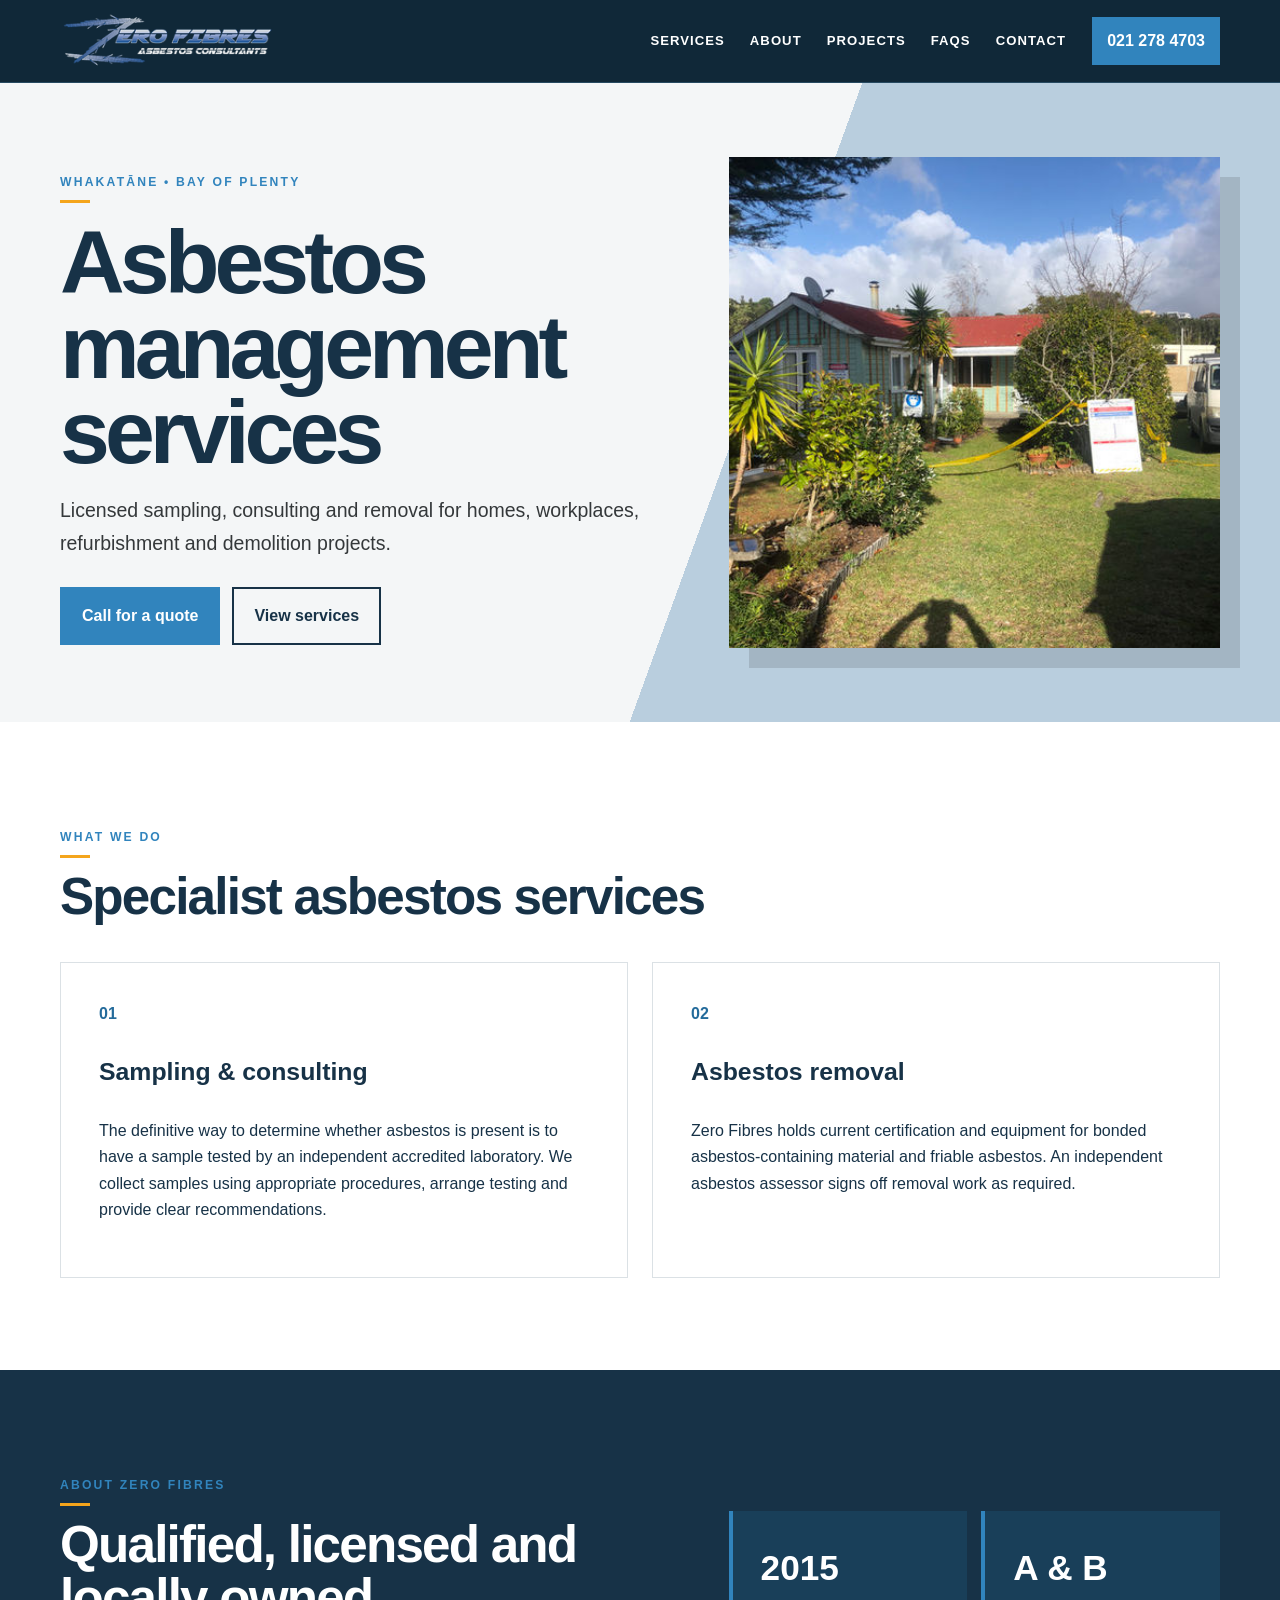
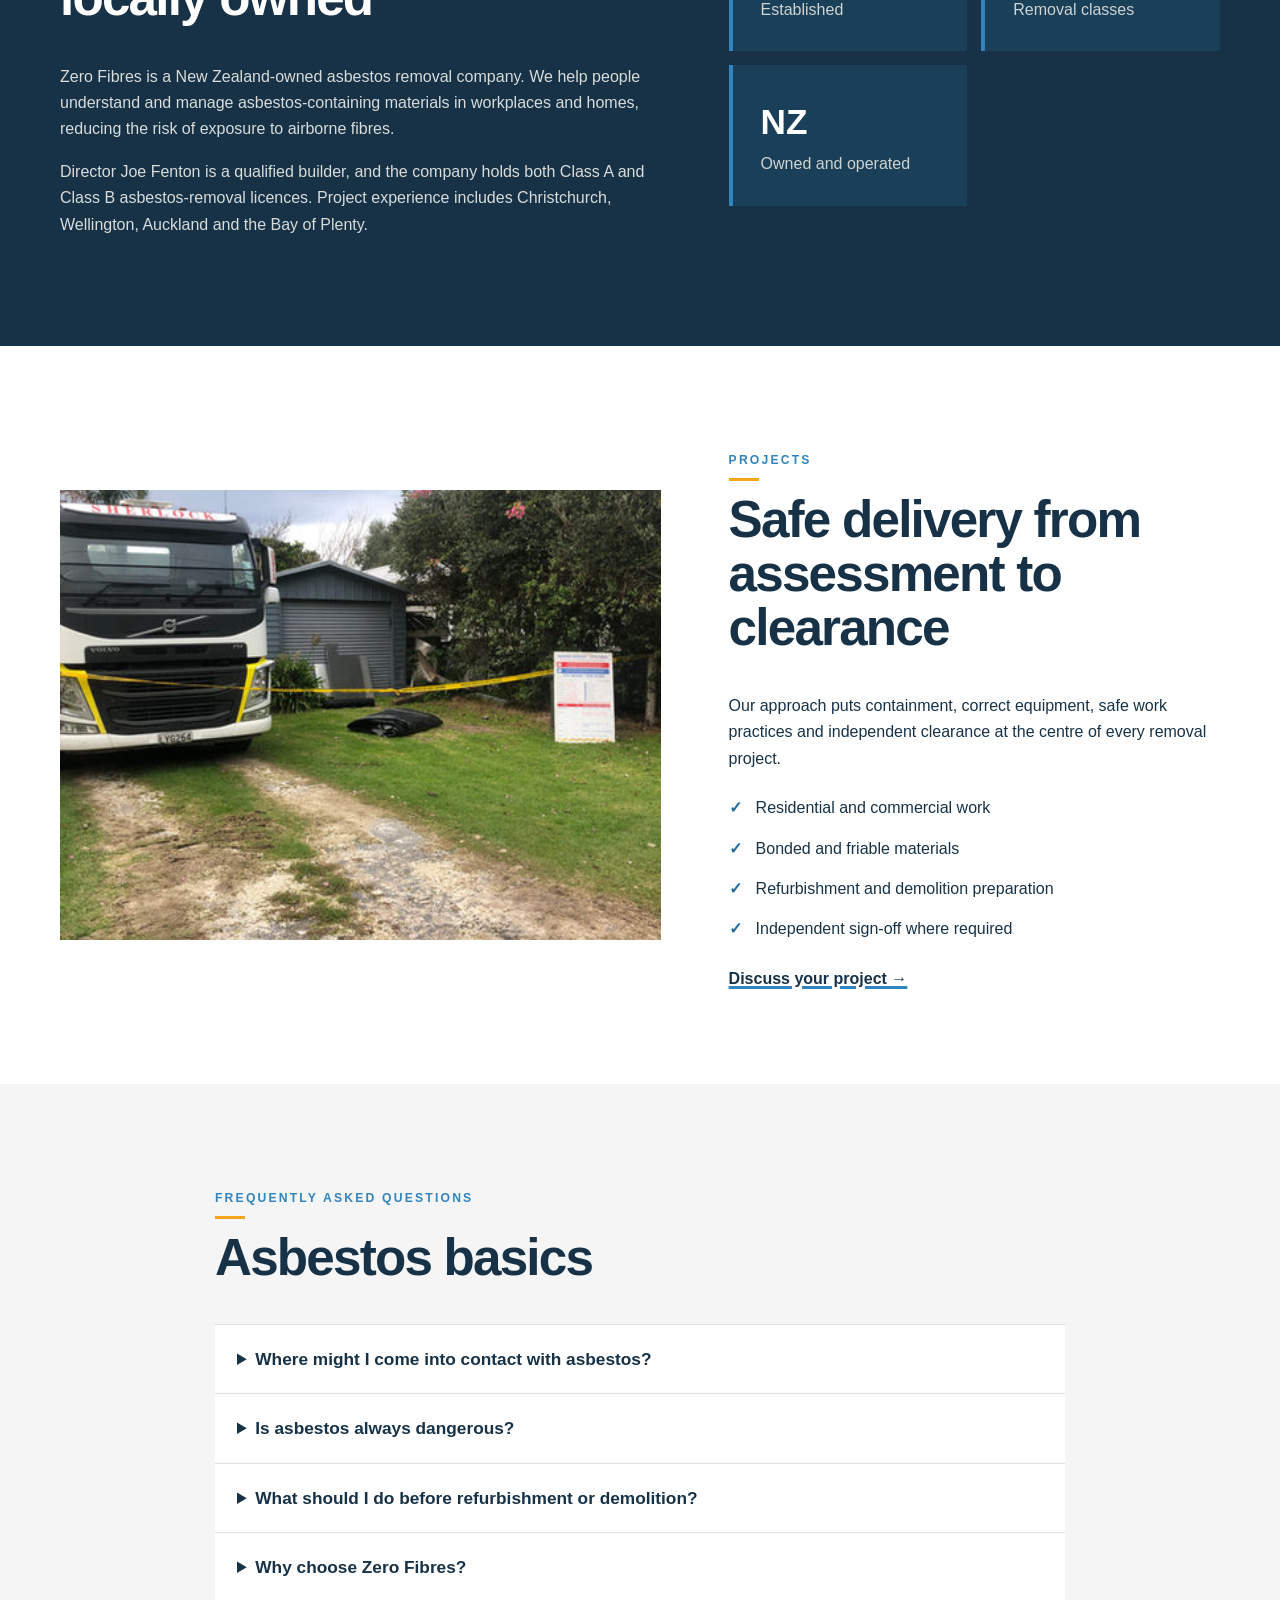
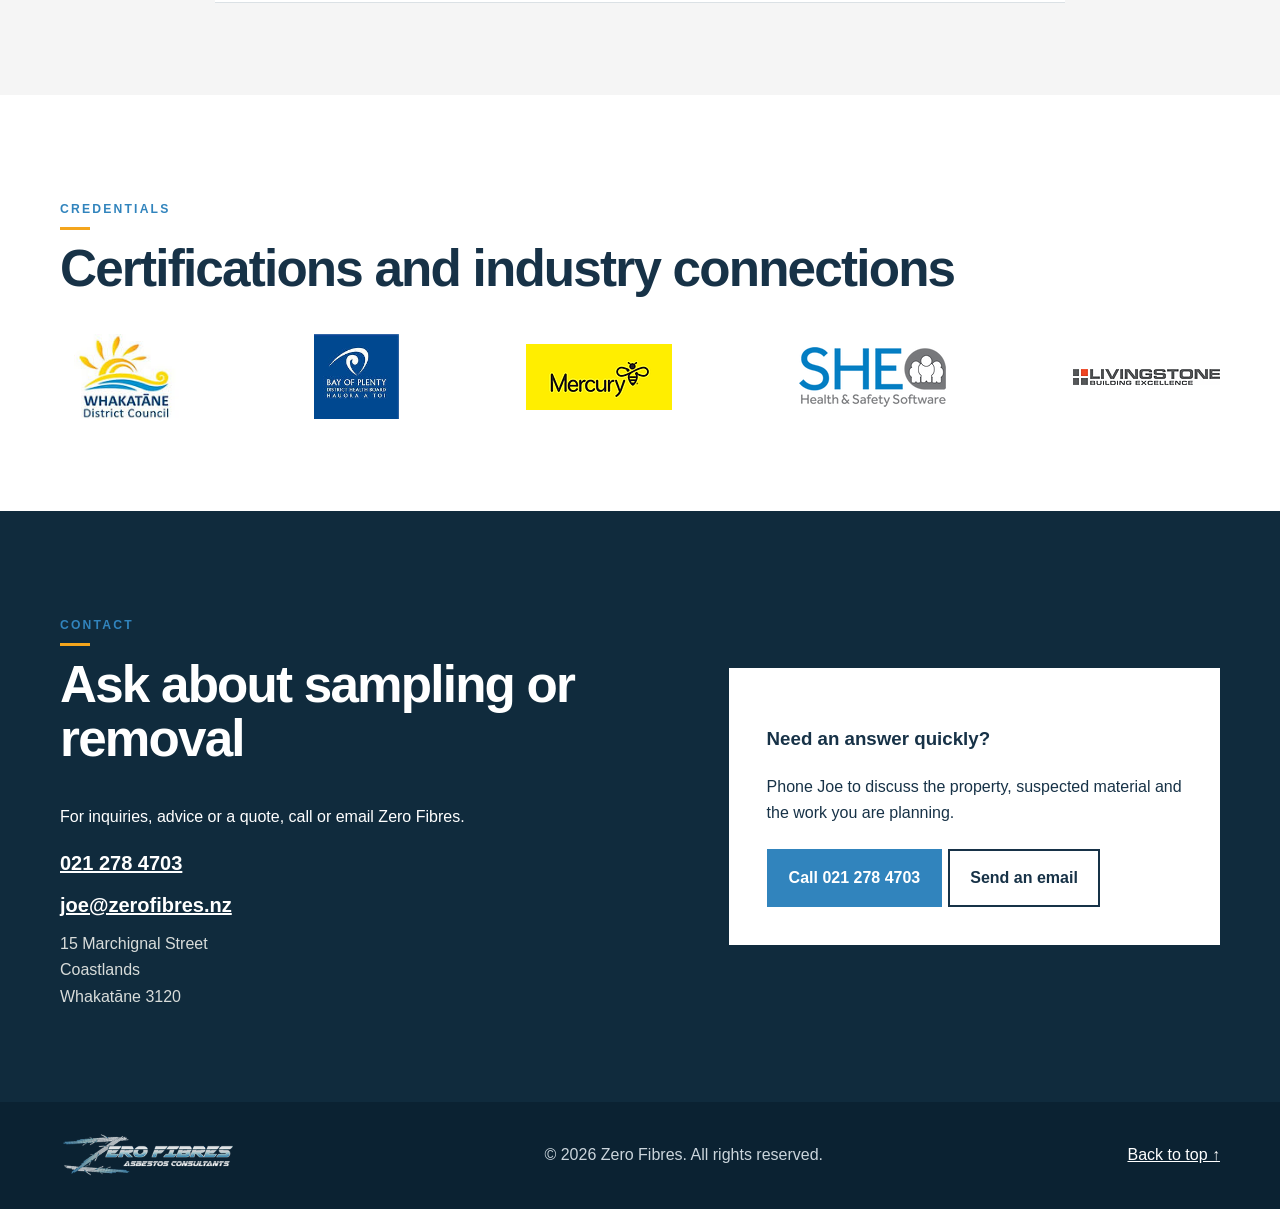
==== index.html @ 3ef81f0d "Add files via upload" ====
<!doctype html>
<html lang="en-NZ">
<head>
  <meta charset="utf-8">
  <meta name="viewport" content="width=device-width,initial-scale=1">
  <title>Asbestos Management Services | Zero Fibres | Whakatane</title>
  <meta name="description" content="Zero Fibres provides asbestos sampling, consulting and licensed removal services in Whakatane and across the Bay of Plenty.">
  <meta name="theme-color" content="#17191b">
  <link rel="icon" href="assets/images/logo.png">
  <link rel="stylesheet" href="assets/styles.css">
  <script defer src="assets/site.js"></script>
</head>
<body>
  <a class="skip" href="#main">Skip to content</a>
  <header class="site-header" id="top">
    <div class="container nav-wrap">
      <a class="brand" href="#top" aria-label="Zero Fibres home"><img src="assets/images/logo.png" alt="Zero Fibres"></a>
      <button class="nav-toggle" type="button" aria-expanded="false" aria-controls="nav">Menu</button>
      <nav id="nav" aria-label="Main navigation">
        <a href="#services">Services</a><a href="#about">About</a><a href="#projects">Projects</a><a href="#faqs">FAQs</a><a href="#contact">Contact</a>
      </nav>
      <a class="call" href="tel:+64212784703">021 278 4703</a>
    </div>
  </header>

  <main id="main">
    <section class="hero">
      <div class="container hero-grid">
        <div class="hero-copy">
          <p class="eyebrow">Whakatāne • Bay of Plenty</p>
          <h1>Asbestos management services</h1>
          <p class="lead">Licensed sampling, consulting and removal for homes, workplaces, refurbishment and demolition projects.</p>
          <div class="actions"><a class="button primary" href="tel:+64212784703">Call for a quote</a><a class="button secondary" href="#services">View services</a></div>
        </div>
        <img class="hero-image" src="assets/images/asbestos-work.jpg" alt="Asbestos removal work by Zero Fibres">
      </div>
    </section>

    <section class="section" id="services">
      <div class="container">
        <p class="eyebrow">What we do</p><h2>Specialist asbestos services</h2>
        <div class="cards">
          <article class="card"><span>01</span><h3>Sampling &amp; consulting</h3><p>The definitive way to determine whether asbestos is present is to have a sample tested by an independent accredited laboratory. We collect samples using appropriate procedures, arrange testing and provide clear recommendations.</p></article>
          <article class="card"><span>02</span><h3>Asbestos removal</h3><p>Zero Fibres holds current certification and equipment for bonded asbestos-containing material and friable asbestos. An independent asbestos assessor signs off removal work as required.</p></article>
        </div>
      </div>
    </section>

    <section class="section dark" id="about">
      <div class="container split">
        <div><p class="eyebrow">About Zero Fibres</p><h2>Qualified, licensed and locally owned</h2><p>Zero Fibres is a New Zealand-owned asbestos removal company. We help people understand and manage asbestos-containing materials in workplaces and homes, reducing the risk of exposure to airborne fibres.</p><p>Director Joe Fenton is a qualified builder, and the company holds both Class A and Class B asbestos-removal licences. Project experience includes Christchurch, Wellington, Auckland and the Bay of Plenty.</p></div>
        <aside class="facts" aria-label="Company facts"><div><strong>2015</strong><span>Established</span></div><div><strong>A &amp; B</strong><span>Removal classes</span></div><div><strong>NZ</strong><span>Owned and operated</span></div></aside>
      </div>
    </section>

    <section class="section" id="projects">
      <div class="container split project"><img src="assets/images/project.jpg" alt="Zero Fibres asbestos project"><div><p class="eyebrow">Projects</p><h2>Safe delivery from assessment to clearance</h2><p>Our approach puts containment, correct equipment, safe work practices and independent clearance at the centre of every removal project.</p><ul class="ticks"><li>Residential and commercial work</li><li>Bonded and friable materials</li><li>Refurbishment and demolition preparation</li><li>Independent sign-off where required</li></ul><a class="text-link" href="#contact">Discuss your project →</a></div></div>
    </section>

    <section class="section soft" id="faqs">
      <div class="container narrow"><p class="eyebrow">Frequently asked questions</p><h2>Asbestos basics</h2>
        <details><summary>Where might I come into contact with asbestos?</summary><p>Asbestos-containing materials were used in many building products from the 1940s through to the 1980s. They may be present in roofing, cladding, ceilings, wall linings, flooring, insulation and other construction materials. Testing is the only reliable way to confirm a suspect product.</p></details>
        <details><summary>Is asbestos always dangerous?</summary><p>Undamaged asbestos-containing material that is left undisturbed may not pose a major health hazard. Risk increases when material is damaged, cut, drilled, sanded or deteriorating, allowing fibres to become airborne.</p></details>
        <details><summary>What should I do before refurbishment or demolition?</summary><p>Asbestos should be identified before work begins. Where required, arrange a refurbishment or demolition survey and have removal completed by an appropriately licensed asbestos-removal contractor.</p></details>
        <details><summary>Why choose Zero Fibres?</summary><p>Free quotes and practical advice, proven experience across different asbestos-removal classes, current licensing, professional service and a strong focus on safety.</p></details>
      </div>
    </section>

    <section class="section" aria-labelledby="cert-title"><div class="container"><p class="eyebrow">Credentials</p><h2 id="cert-title">Certifications and industry connections</h2><div class="logos"><img src="assets/images/certification-1.jpg" alt="Certification mark"><img src="assets/images/certification-2.jpg" alt="Industry certification"><img src="assets/images/certification-3.png" alt="Industry accreditation"><img src="assets/images/certification-4.png" alt="Industry organisation"><img src="assets/images/certification-5.png" alt="Certification logo"></div></div></section>

    <section class="section contact" id="contact">
      <div class="container split"><div><p class="eyebrow">Contact</p><h2>Ask about sampling or removal</h2><p>For inquiries, advice or a quote, call or email Zero Fibres.</p><div class="contact-links"><a href="tel:+64212784703">021 278 4703</a><a href="mailto:joe@zerofibres.nz">joe@zerofibres.nz</a><address>15 Marchignal Street<br>Coastlands<br>Whakatāne 3120</address></div></div><div class="cta-panel"><h3>Need an answer quickly?</h3><p>Phone Joe to discuss the property, suspected material and the work you are planning.</p><a class="button primary" href="tel:+64212784703">Call 021 278 4703</a><a class="button secondary light" href="mailto:joe@zerofibres.nz?subject=Zero%20Fibres%20enquiry">Send an email</a></div></div>
    </section>
  </main>
  <footer><div class="container footer-grid"><img src="assets/images/logo.png" alt="Zero Fibres"><p>© <span id="year">2026</span> Zero Fibres. All rights reserved.</p><button class="back-to-top" type="button" id="backToTop">Back to top ↑</button></div></footer>
</body>
</html>
---- assets/styles.css ----
:root{--ink:#173247;--muted:#687681;--paper:#fff;--soft:#f5f5f5;--accent:#3184bd;--accent2:#246b9b;--line:#dbe1e5;--brand-dark:#102b3d;--brand-blue:#3184bd;--brand-pale:#b9cede;--brand-orange:#f4a51c;--max:1160px}*{box-sizing:border-box}html{scroll-behavior:smooth}body{margin:0;color:var(--ink);background:var(--paper);font-family:Arial,Helvetica,sans-serif;line-height:1.65}img{max-width:100%;display:block}a{color:inherit}.container{width:min(calc(100% - 40px),var(--max));margin:auto}.narrow{max-width:850px}.skip{position:absolute;left:-9999px}.skip:focus{left:14px;top:14px;background:#fff;padding:10px;z-index:99}.site-header{position:sticky;top:0;z-index:20;background:rgba(12,36,53,.98);border-bottom:1px solid #274a61;backdrop-filter:blur(10px)}.nav-wrap{height:82px;display:flex;align-items:center;gap:26px}.brand img{width:220px;height:auto}.nav-wrap nav{margin-left:auto;display:flex;gap:25px}.nav-wrap nav a{color:#fff;text-decoration:none;font-size:.82rem;font-weight:700;letter-spacing:.08em;text-transform:uppercase}.nav-wrap nav a:hover{color:#71b4df}.call{background:#3184bd;color:#fff;text-decoration:none;font-weight:700;padding:11px 15px}.nav-toggle{display:none}.hero{background:linear-gradient(110deg,#f4f6f7 0 57%,var(--brand-pale) 57%);padding:74px 0}.hero-grid,.split{display:grid;grid-template-columns:1.1fr .9fr;gap:68px;align-items:center}.hero h1{font-size:clamp(3rem,7vw,6rem);line-height:.95;letter-spacing:-.055em;margin:.18em 0}.lead{font-size:1.22rem;color:#34383a;max-width:650px}.eyebrow{text-transform:uppercase;letter-spacing:.18em;font-size:.76rem;font-weight:800;color:var(--brand-blue)}.hero-image{width:100%;aspect-ratio:1/1;object-fit:cover;box-shadow:20px 20px 0 rgba(0,0,0,.12)}.actions{display:flex;gap:12px;flex-wrap:wrap;margin-top:28px}.button{display:inline-block;text-decoration:none;font-weight:800;padding:14px 20px;border:2px solid var(--ink)}.primary{background:var(--brand-blue);border-color:var(--brand-blue);color:#fff}.primary:hover{background:var(--accent2)}.secondary{background:transparent}.section{padding:92px 0}.section h2{font-size:clamp(2rem,4vw,3.6rem);line-height:1.05;letter-spacing:-.035em;margin:.2em 0 .75em}.cards{display:grid;grid-template-columns:1fr 1fr;gap:24px}.card{border:1px solid var(--line);padding:38px;background:#fff}.card span{font-weight:800;color:var(--accent2)}.card h3{font-size:1.55rem}.dark{background:var(--ink);color:#fff}.dark .eyebrow{color:var(--accent)}.dark p{color:#d8dcda}.facts{display:grid;grid-template-columns:1fr 1fr;gap:14px}.facts div{background:#193f59;padding:28px;border-left:4px solid var(--accent)}.facts strong{font-size:2.2rem;display:block}.facts span{color:#cfd3d1}.project img{width:100%;aspect-ratio:4/3;object-fit:cover}.ticks{list-style:none;padding:0}.ticks li{padding:7px 0 7px 27px;position:relative}.ticks li:before{content:'✓';position:absolute;left:0;color:var(--accent2);font-weight:900}.text-link{font-weight:800;text-decoration-color:var(--brand-blue);text-decoration-thickness:3px}.soft{background:var(--soft)}details{background:#fff;border-top:1px solid var(--line);padding:0 22px}details:last-child{border-bottom:1px solid var(--line)}summary{cursor:pointer;font-size:1.08rem;font-weight:800;padding:20px 0}details p{color:var(--muted);padding:0 0 20px;margin:0}.logos{display:flex;gap:28px;align-items:center;justify-content:space-between;flex-wrap:wrap}.logos img{max-width:150px;max-height:85px;object-fit:contain}.contact{background:var(--brand-dark);color:#fff}.contact .eyebrow{color:var(--accent)}.contact-links{display:grid;gap:9px}.contact-links a{font-size:1.25rem;font-weight:800}.contact address{font-style:normal;color:#d8dcda}.cta-panel{background:#fff;color:var(--ink);padding:38px}.cta-panel .button{margin:6px 6px 0 0}.light{color:var(--ink)}footer{background:#0b2232;color:#cbd5dc;padding:30px 0}.footer-grid{display:flex;align-items:center;justify-content:space-between;gap:25px}.footer-grid img{width:180px;filter:brightness(1.5)}.footer-grid a{color:#fff}.footer-grid p{margin:0}@media(max-width:850px){.nav-wrap{height:72px;flex-wrap:wrap}.brand img{width:180px}.call{display:none}.nav-toggle{display:block;margin-left:auto;background:#fff;border:1px solid #bbb;padding:9px 12px;font-weight:700}.nav-wrap nav{display:none;position:absolute;top:72px;left:0;right:0;background:#fff;padding:20px;flex-direction:column;box-shadow:0 8px 20px #0002}.nav-wrap nav.open{display:flex}.hero{background:linear-gradient(#f4f6f7 0 75%,var(--brand-pale) 75%)}.hero-grid,.split{grid-template-columns:1fr;gap:38px}.hero{padding:50px 0}.section{padding:68px 0}.cards{grid-template-columns:1fr}.facts{grid-template-columns:1fr 1fr}.footer-grid{flex-direction:column;align-items:flex-start}}@media(max-width:480px){.container{width:min(calc(100% - 28px),var(--max))}.facts{grid-template-columns:1fr}.hero h1{font-size:3.15rem}.logos{justify-content:center}}

.eyebrow:after{content:"";display:block;width:30px;height:3px;background:var(--brand-orange);margin-top:8px}.dark .eyebrow:after,.contact .eyebrow:after{background:var(--brand-orange)}

.site-header .brand img{filter:none}.site-header .nav-toggle{color:#fff;background:#173247;border-color:#496779}@media(max-width:850px){.nav-wrap nav{background:#102b3d;border-top:1px solid #274a61}.nav-wrap nav a{color:#fff}}

.back-to-top{appearance:none;border:0;background:transparent;color:#fff;text-decoration:underline;font:inherit;cursor:pointer;padding:8px 0}.back-to-top:hover{color:#71b4df}.back-to-top:focus-visible{outline:2px solid #71b4df;outline-offset:4px}
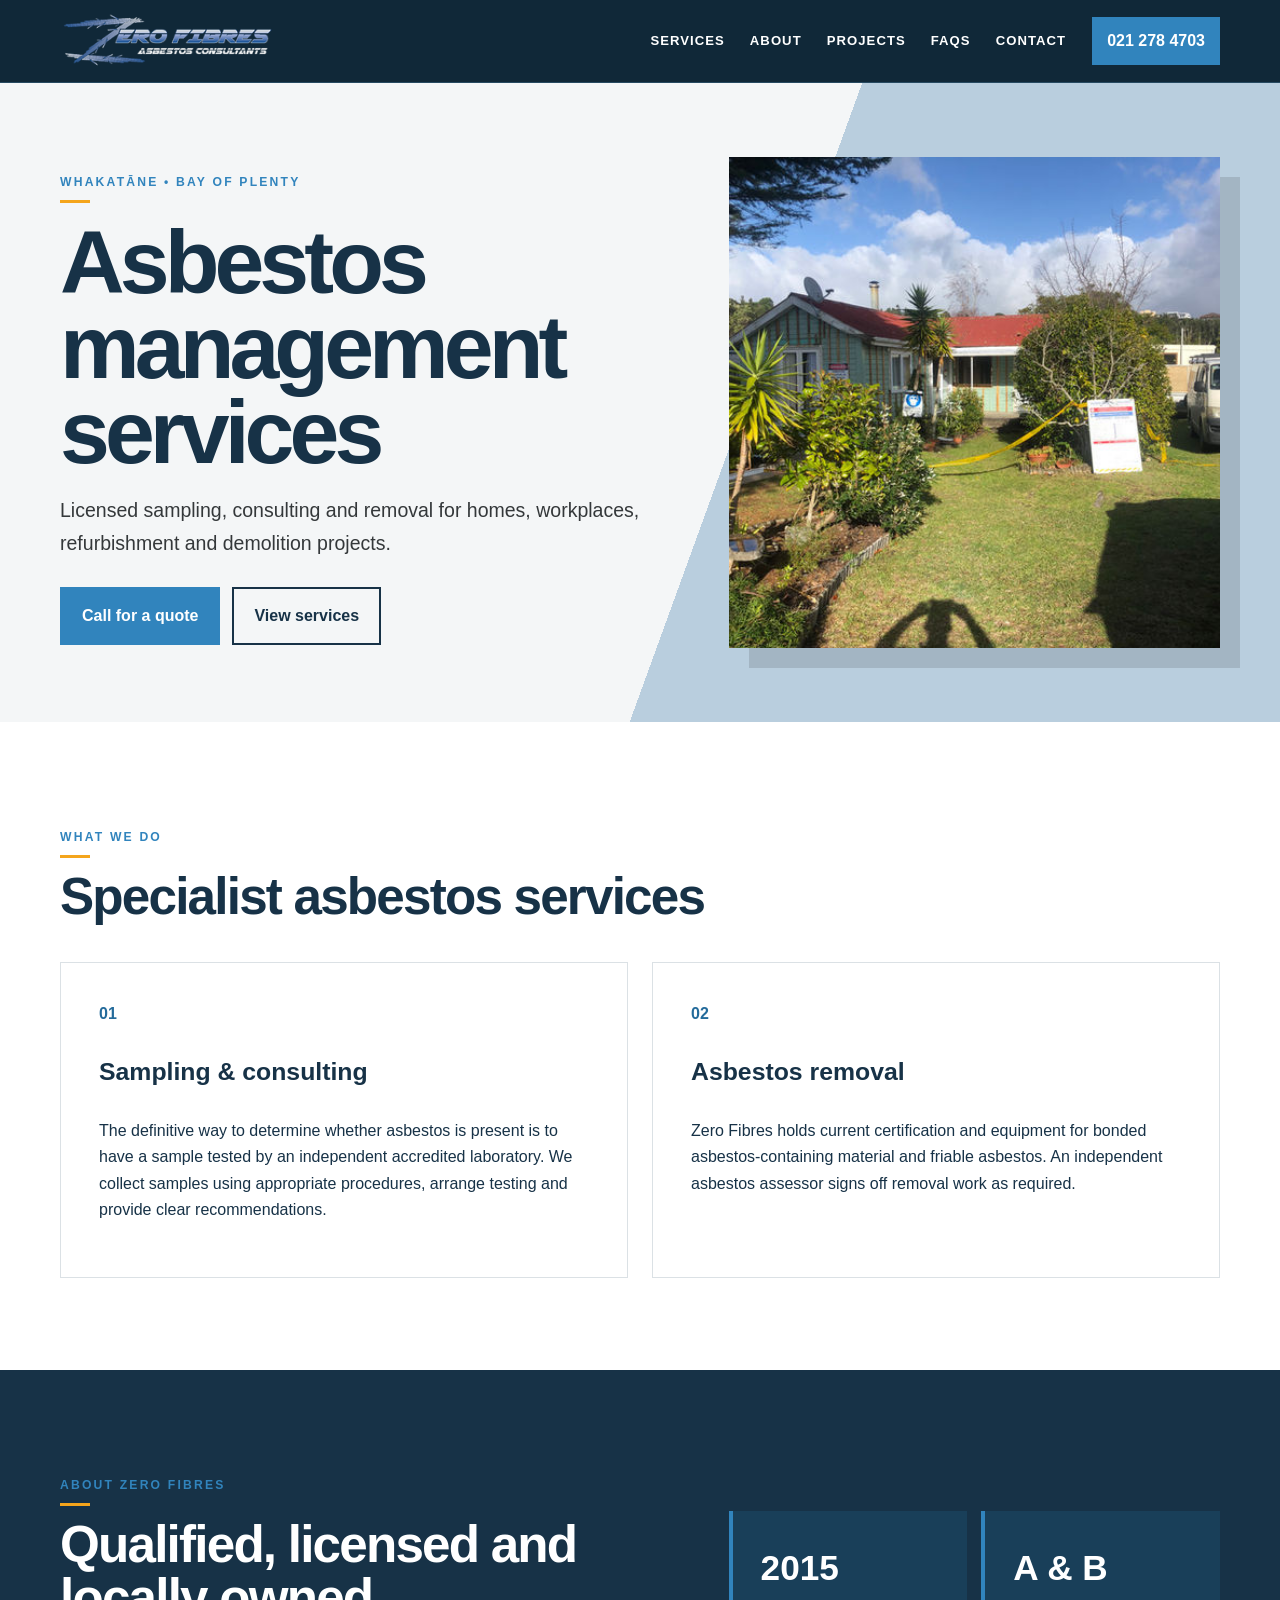
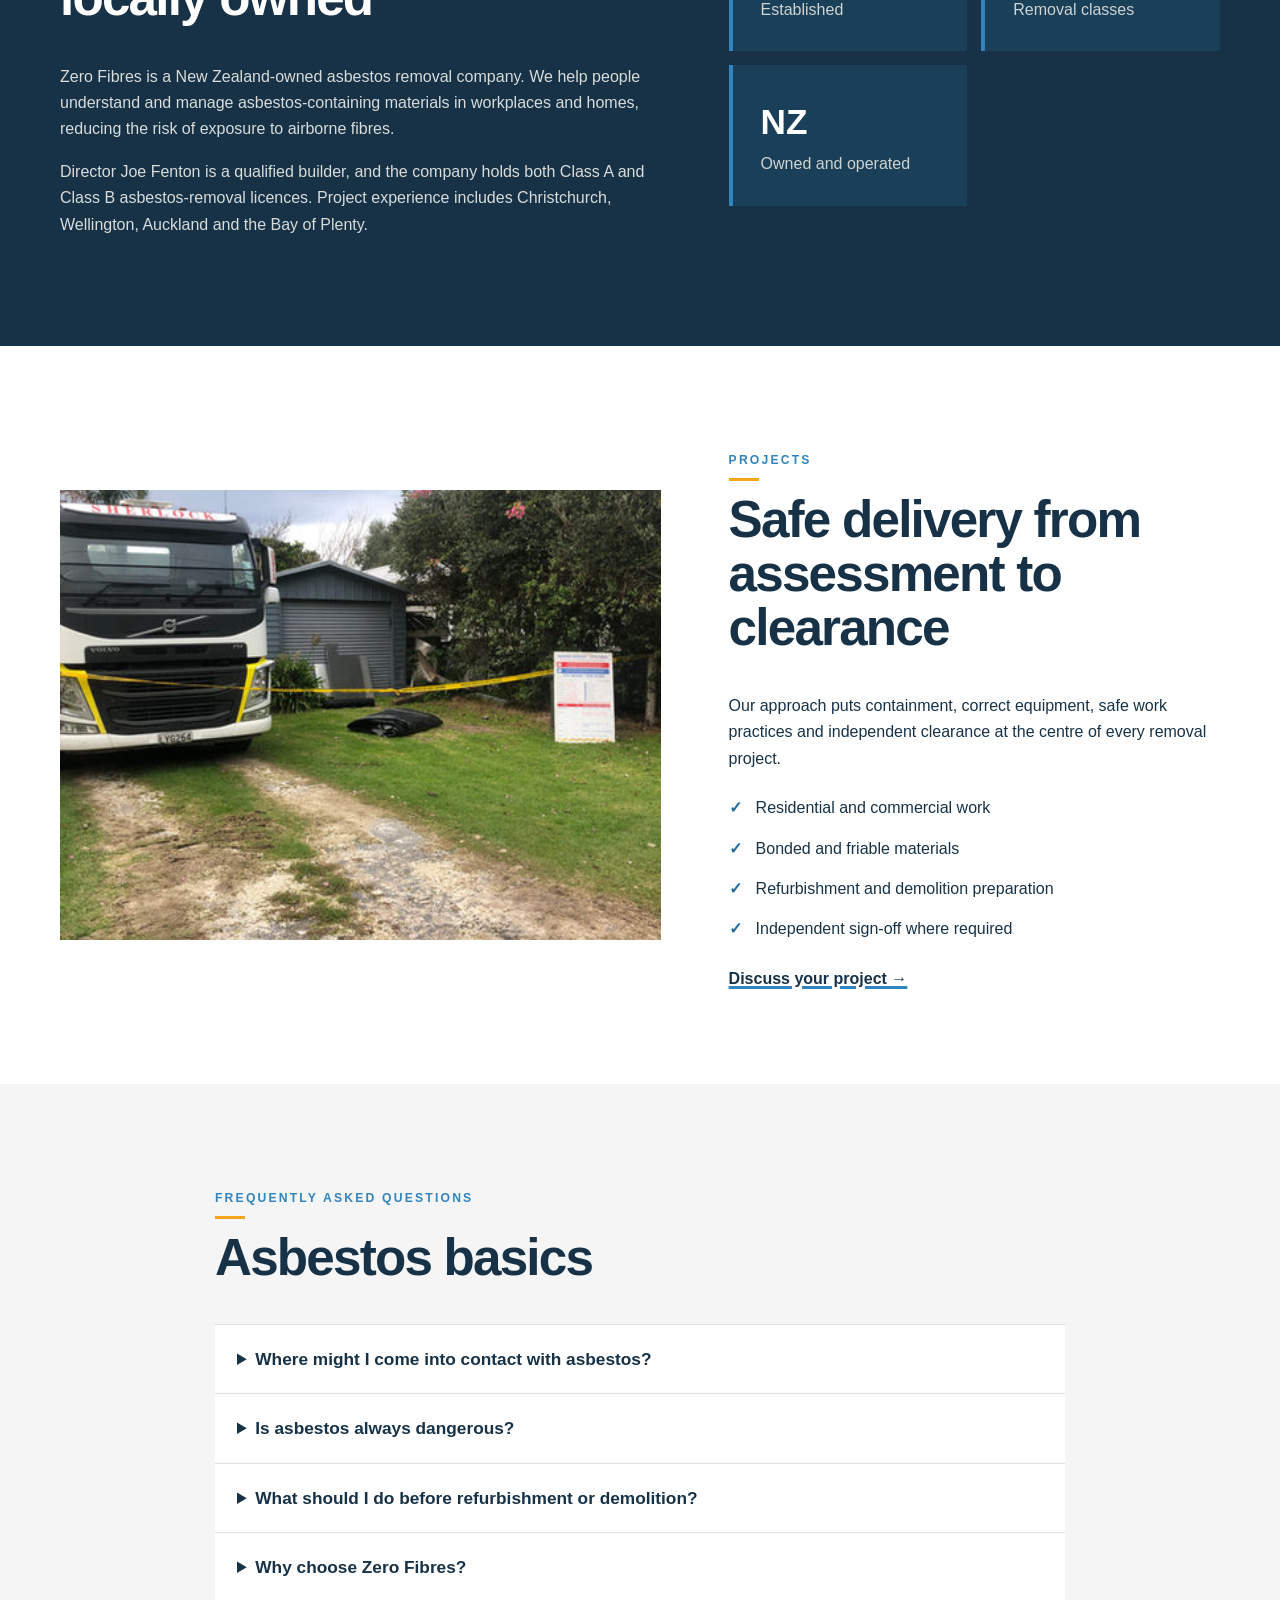
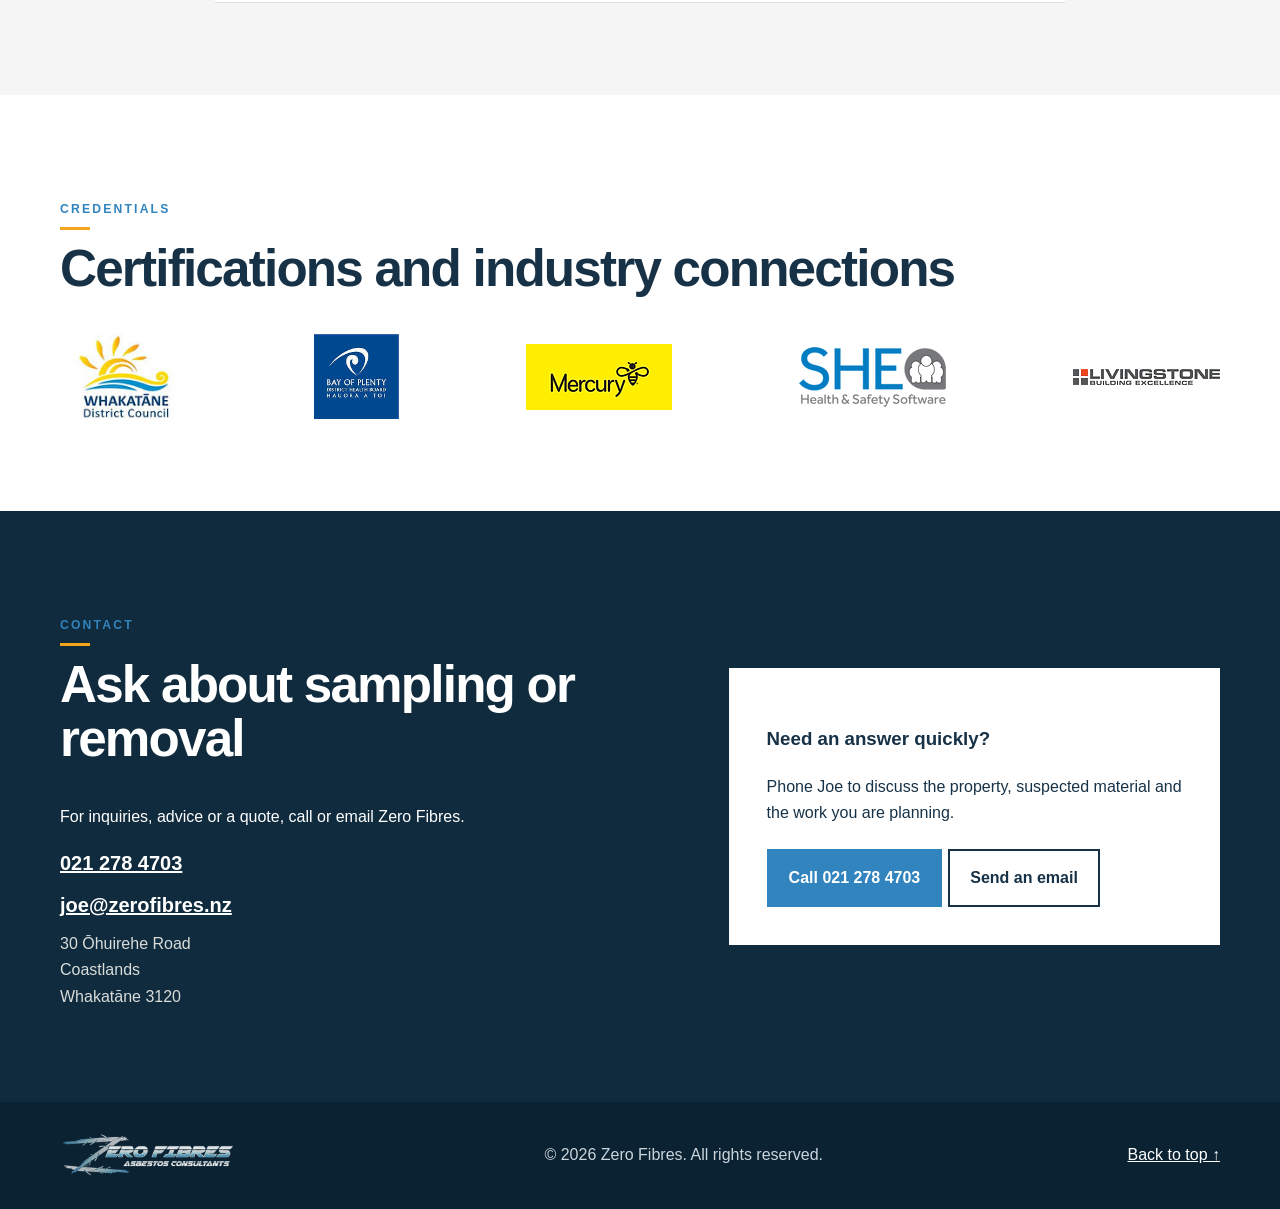
==== commit 216f78f8: "Update index.html" ====
--- a/index.html
+++ b/index.html
@@ -69,7 +69,7 @@
     <section class="section" aria-labelledby="cert-title"><div class="container"><p class="eyebrow">Credentials</p><h2 id="cert-title">Certifications and industry connections</h2><div class="logos"><img src="assets/images/certification-1.jpg" alt="Certification mark"><img src="assets/images/certification-2.jpg" alt="Industry certification"><img src="assets/images/certification-3.png" alt="Industry accreditation"><img src="assets/images/certification-4.png" alt="Industry organisation"><img src="assets/images/certification-5.png" alt="Certification logo"></div></div></section>
 
     <section class="section contact" id="contact">
-      <div class="container split"><div><p class="eyebrow">Contact</p><h2>Ask about sampling or removal</h2><p>For inquiries, advice or a quote, call or email Zero Fibres.</p><div class="contact-links"><a href="tel:+64212784703">021 278 4703</a><a href="mailto:joe@zerofibres.nz">joe@zerofibres.nz</a><address>15 Marchignal Street<br>Coastlands<br>Whakatāne 3120</address></div></div><div class="cta-panel"><h3>Need an answer quickly?</h3><p>Phone Joe to discuss the property, suspected material and the work you are planning.</p><a class="button primary" href="tel:+64212784703">Call 021 278 4703</a><a class="button secondary light" href="mailto:joe@zerofibres.nz?subject=Zero%20Fibres%20enquiry">Send an email</a></div></div>
+      <div class="container split"><div><p class="eyebrow">Contact</p><h2>Ask about sampling or removal</h2><p>For inquiries, advice or a quote, call or email Zero Fibres.</p><div class="contact-links"><a href="tel:+64212784703">021 278 4703</a><a href="mailto:joe@zerofibres.nz">joe@zerofibres.nz</a><address>30 Ōhuirehe Road<br>Coastlands<br>Whakatāne 3120</address></div></div><div class="cta-panel"><h3>Need an answer quickly?</h3><p>Phone Joe to discuss the property, suspected material and the work you are planning.</p><a class="button primary" href="tel:+64212784703">Call 021 278 4703</a><a class="button secondary light" href="mailto:joe@zerofibres.nz?subject=Zero%20Fibres%20enquiry">Send an email</a></div></div>
     </section>
   </main>
   <footer><div class="container footer-grid"><img src="assets/images/logo.png" alt="Zero Fibres"><p>© <span id="year">2026</span> Zero Fibres. All rights reserved.</p><button class="back-to-top" type="button" id="backToTop">Back to top ↑</button></div></footer>
